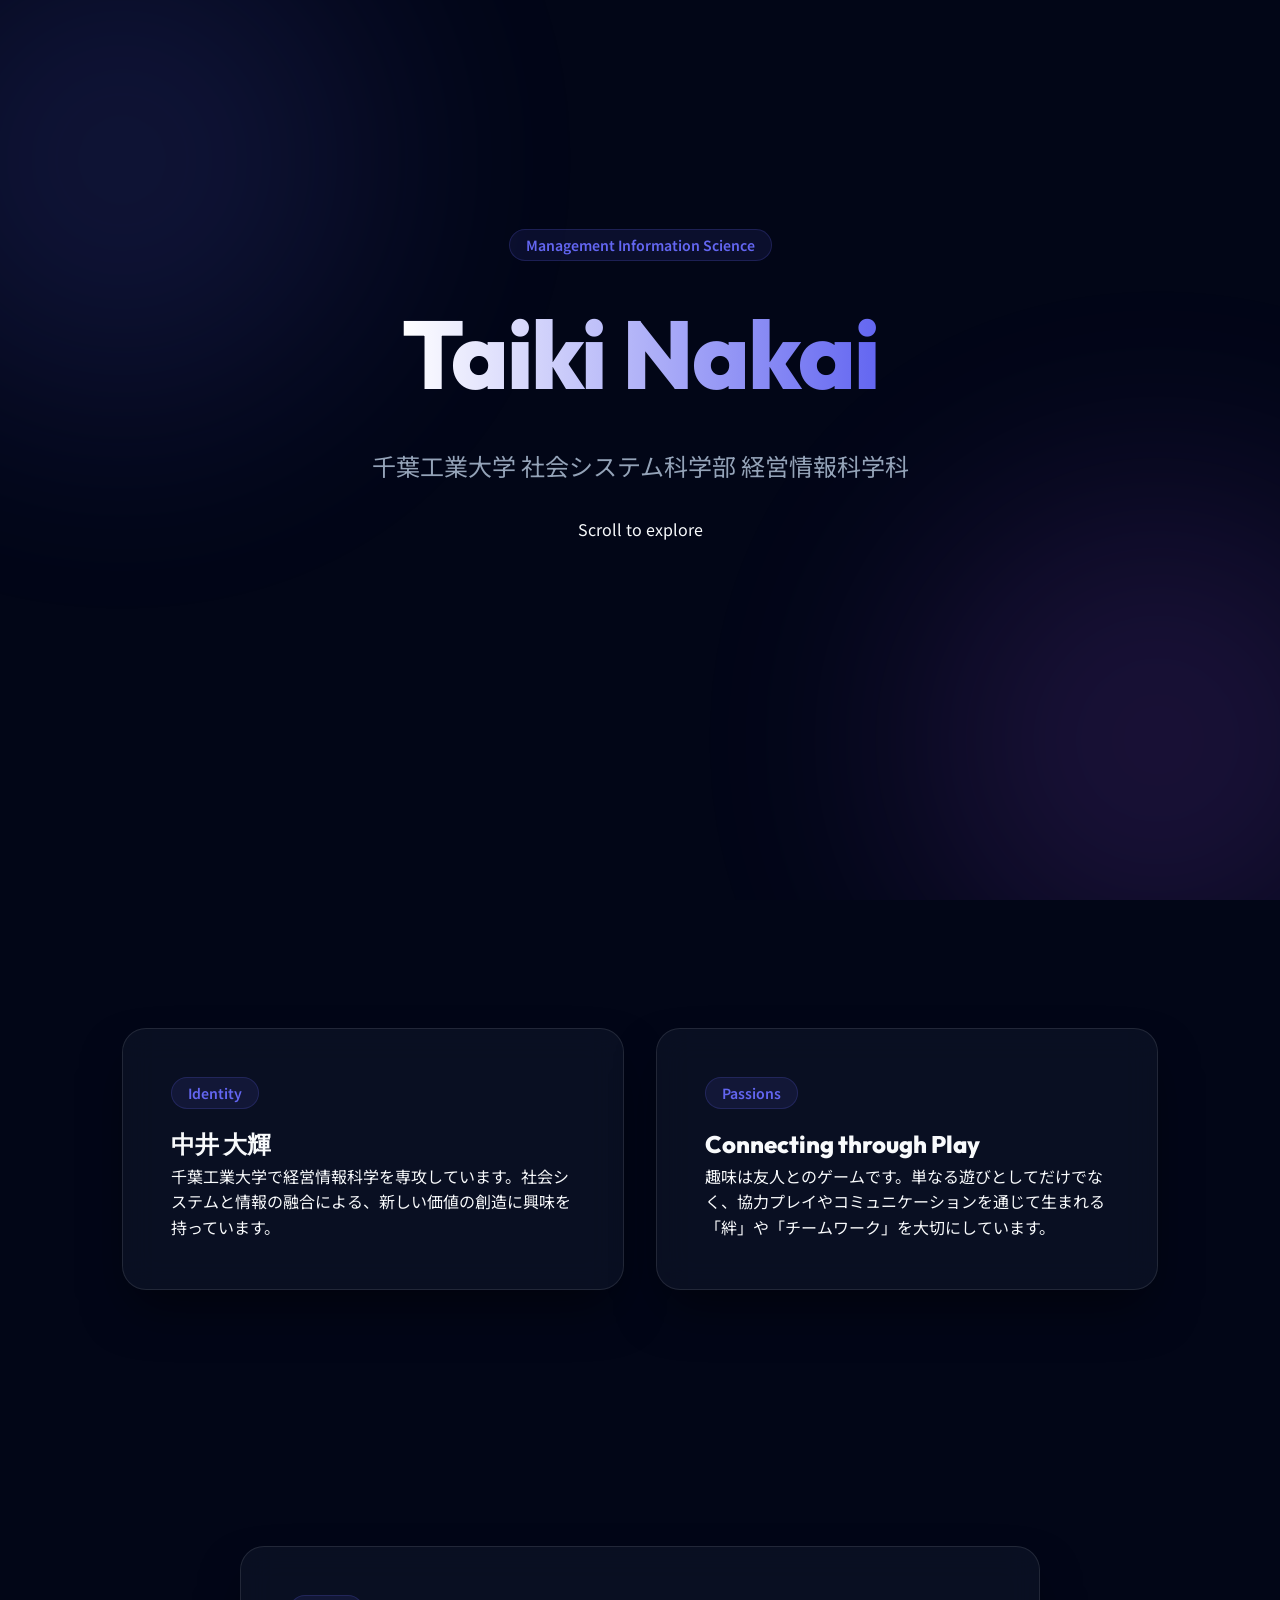
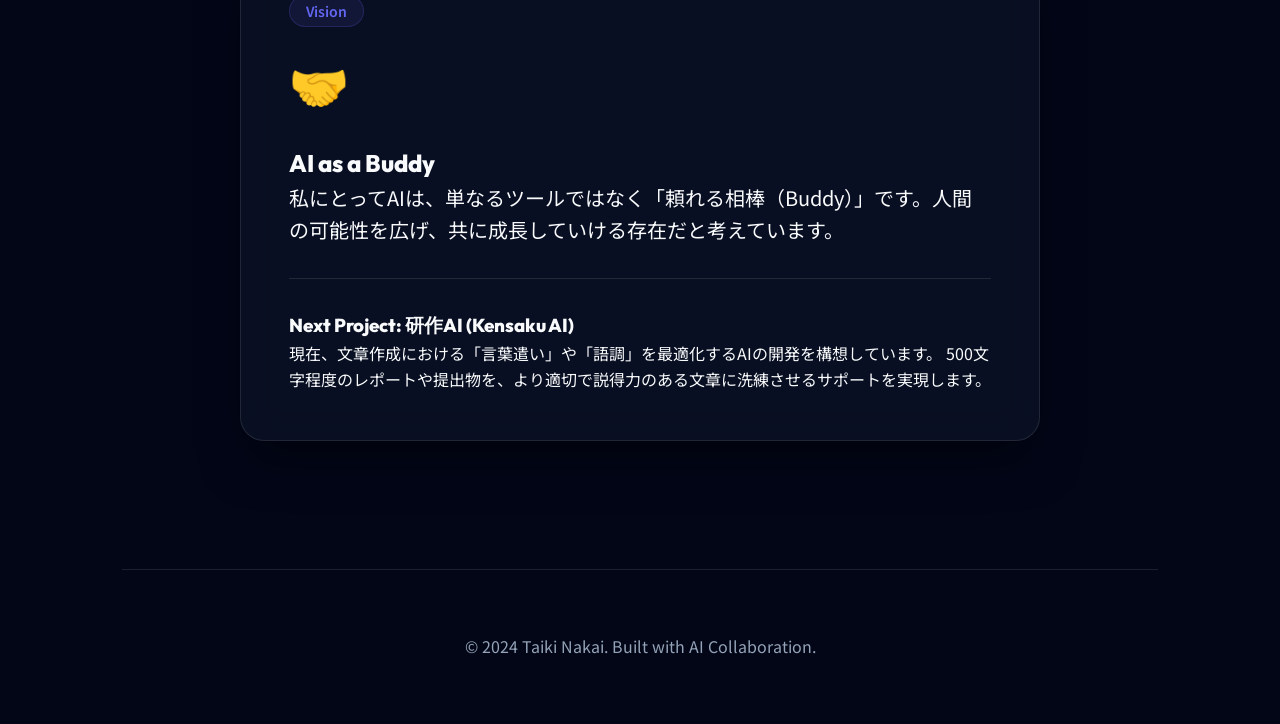
==== index.html @ 45ebc200 "Initial commit" ====
<!DOCTYPE html>
<html lang="ja">
<head>
    <meta charset="UTF-8">
    <meta name="viewport" content="width=device-width, initial-scale=1.0">
    <title>Taiki Nakai | Portfolio</title>
    <link rel="stylesheet" href="style.css">
</head>
<body>
    <div class="bg-blobs">
        <div class="blob blob-1"></div>
        <div class="blob blob-2"></div>
    </div>

    <div class="container">
        <!-- Hero Section -->
        <section class="hero visible">
            <span class="tag">Management Information Science</span>
            <h1 class="glitch-text">Taiki Nakai</h1>
            <p class="subtitle">千葉工業大学 社会システム科学部 経営情報科学科</p>
            <div class="scroll-indicator">
                <p>Scroll to explore</p>
            </div>
        </section>

        <!-- About Section -->
        <section id="about">
            <div class="about-grid">
                <div class="glass-card">
                    <span class="tag">Identity</span>
                    <h2>中井 大輝</h2>
                    <p>千葉工業大学で経営情報科学を専攻しています。社会システムと情報の融合による、新しい価値の創造に興味を持っています。</p>
                </div>
                <div class="glass-card">
                    <span class="tag">Passions</span>
                    <h2>Connecting through Play</h2>
                    <p>趣味は友人とのゲームです。単なる遊びとしてだけでなく、協力プレイやコミュニケーションを通じて生まれる「絆」や「チームワーク」を大切にしています。</p>
                </div>
            </div>
        </section>

        <!-- Vision Section -->
        <section id="vision">
            <div class="glass-card" style="max-width: 800px; margin: 0 auto;">
                <span class="tag">Vision</span>
                <div class="vision-icon">🤝</div>
                <h2>AI as a Buddy</h2>
                <p style="font-size: 1.25rem; margin-bottom: 2rem;">
                    私にとってAIは、単なるツールではなく「頼れる相棒（Buddy）」です。人間の可能性を広げ、共に成長していける存在だと考えています。
                </p>
                <div style="border-top: 1px solid var(--card-border); padding-top: 2rem;">
                    <h3>Next Project: 研作AI (Kensaku AI)</h3>
                    <p>
                        現在、文章作成における「言葉遣い」や「語調」を最適化するAIの開発を構想しています。
                        500文字程度のレポートや提出物を、より適切で説得力のある文章に洗練させるサポートを実現します。
                    </p>
                </div>
            </div>
        </section>

        <!-- Footer -->
        <footer>
            <p>&copy; 2024 Taiki Nakai. Built with AI Collaboration.</p>
        </footer>
    </div>

    <script src="script.js"></script>
</body>
</html>
---- style.css ----
@import url('https://fonts.googleapis.com/css2?family=Outfit:wght@300;400;600;800&family=Noto+Sans+JP:wght@300;400;700&display=swap');

:root {
    --bg: #020617;
    --card-bg: rgba(15, 23, 42, 0.6);
    --card-border: rgba(255, 255, 255, 0.1);
    --accent: #6366f1;
    --accent-glow: rgba(99, 102, 241, 0.4);
    --text-primary: #f8fafc;
    --text-secondary: #94a3b8;
    --font-heading: 'Outfit', sans-serif;
    --font-body: 'Noto Sans JP', sans-serif;
    --section-gap: 8rem;
}

* {
    margin: 0;
    padding: 0;
    box-sizing: border-box;
}

html {
    scroll-behavior: smooth;
}

body {
    background-color: var(--bg);
    color: var(--text-primary);
    font-family: var(--font-body);
    line-height: 1.6;
    overflow-x: hidden;
}

/* Background Animation */
.bg-blobs {
    position: fixed;
    top: 0;
    left: 0;
    width: 100%;
    height: 100%;
    z-index: -1;
    overflow: hidden;
}

.blob {
    position: absolute;
    width: 500px;
    height: 500px;
    background: var(--accent);
    filter: blur(120px);
    opacity: 0.15;
    border-radius: 50%;
    animation: move 25s infinite alternate;
}

.blob-1 { top: -10%; left: -10%; }
.blob-2 { bottom: -10%; right: -10%; background: #a855f7; animation-delay: -5s; }

@keyframes move {
    from { transform: translate(0, 0) scale(1); }
    to { transform: translate(100px, 100px) scale(1.2); }
}

/* Layout */
.container {
    max-width: 1100px;
    margin: 0 auto;
    padding: 0 2rem;
}

section {
    padding: var(--section-gap) 0;
    opacity: 0;
    transform: translateY(30px);
    transition: all 1s ease-out;
}

section.visible {
    opacity: 1;
    transform: translateY(0);
}

/* Typography */
h1, h2, h3 {
    font-family: var(--font-heading);
    font-weight: 800;
}

.glitch-text {
    background: linear-gradient(to right, #fff, var(--accent), #fff);
    background-size: 200% auto;
    -webkit-background-clip: text;
    -webkit-text-fill-color: transparent;
    animation: shine 5s linear infinite;
}

@keyframes shine {
    to { background-position: 200% center; }
}

/* Header / Hero */
.hero {
    height: 100vh;
    display: flex;
    flex-direction: column;
    justify-content: center;
    align-items: center;
    text-align: center;
    padding-top: 0;
}

.hero h1 {
    font-size: clamp(3rem, 10vw, 6rem);
    margin-bottom: 1rem;
    letter-spacing: -0.02em;
}

.hero p.subtitle {
    font-size: 1.5rem;
    color: var(--text-secondary);
    max-width: 600px;
    margin-bottom: 2rem;
}

/* Cards */
.glass-card {
    background: var(--card-bg);
    border: 1px solid var(--card-border);
    backdrop-filter: blur(16px);
    border-radius: 24px;
    padding: 3rem;
    box-shadow: 0 25px 50px -12px rgba(0, 0, 0, 0.5);
    transition: transform 0.3s ease, border-color 0.3s ease;
}

.glass-card:hover {
    transform: translateY(-5px);
    border-color: var(--accent);
}

/* Sections Specific */
.about-grid {
    display: grid;
    grid-template-columns: 1fr 1fr;
    gap: 2rem;
    align-items: center;
}

.tag {
    display: inline-block;
    padding: 0.25rem 1rem;
    background: rgba(99, 102, 241, 0.1);
    border: 1px solid rgba(99, 102, 241, 0.2);
    color: var(--accent);
    border-radius: 100px;
    font-size: 0.875rem;
    font-weight: 600;
    margin-bottom: 1rem;
}

.vision-icon {
    font-size: 3rem;
    margin-bottom: 1.5rem;
    color: var(--accent);
}

/* Footer */
footer {
    text-align: center;
    padding: 4rem 0;
    border-top: 1px solid var(--card-border);
    color: var(--text-secondary);
}

/* Responsive */
@media (max-width: 768px) {
    .about-grid {
        grid-template-columns: 1fr;
    }
    :root {
        --section-gap: 5rem;
    }
}
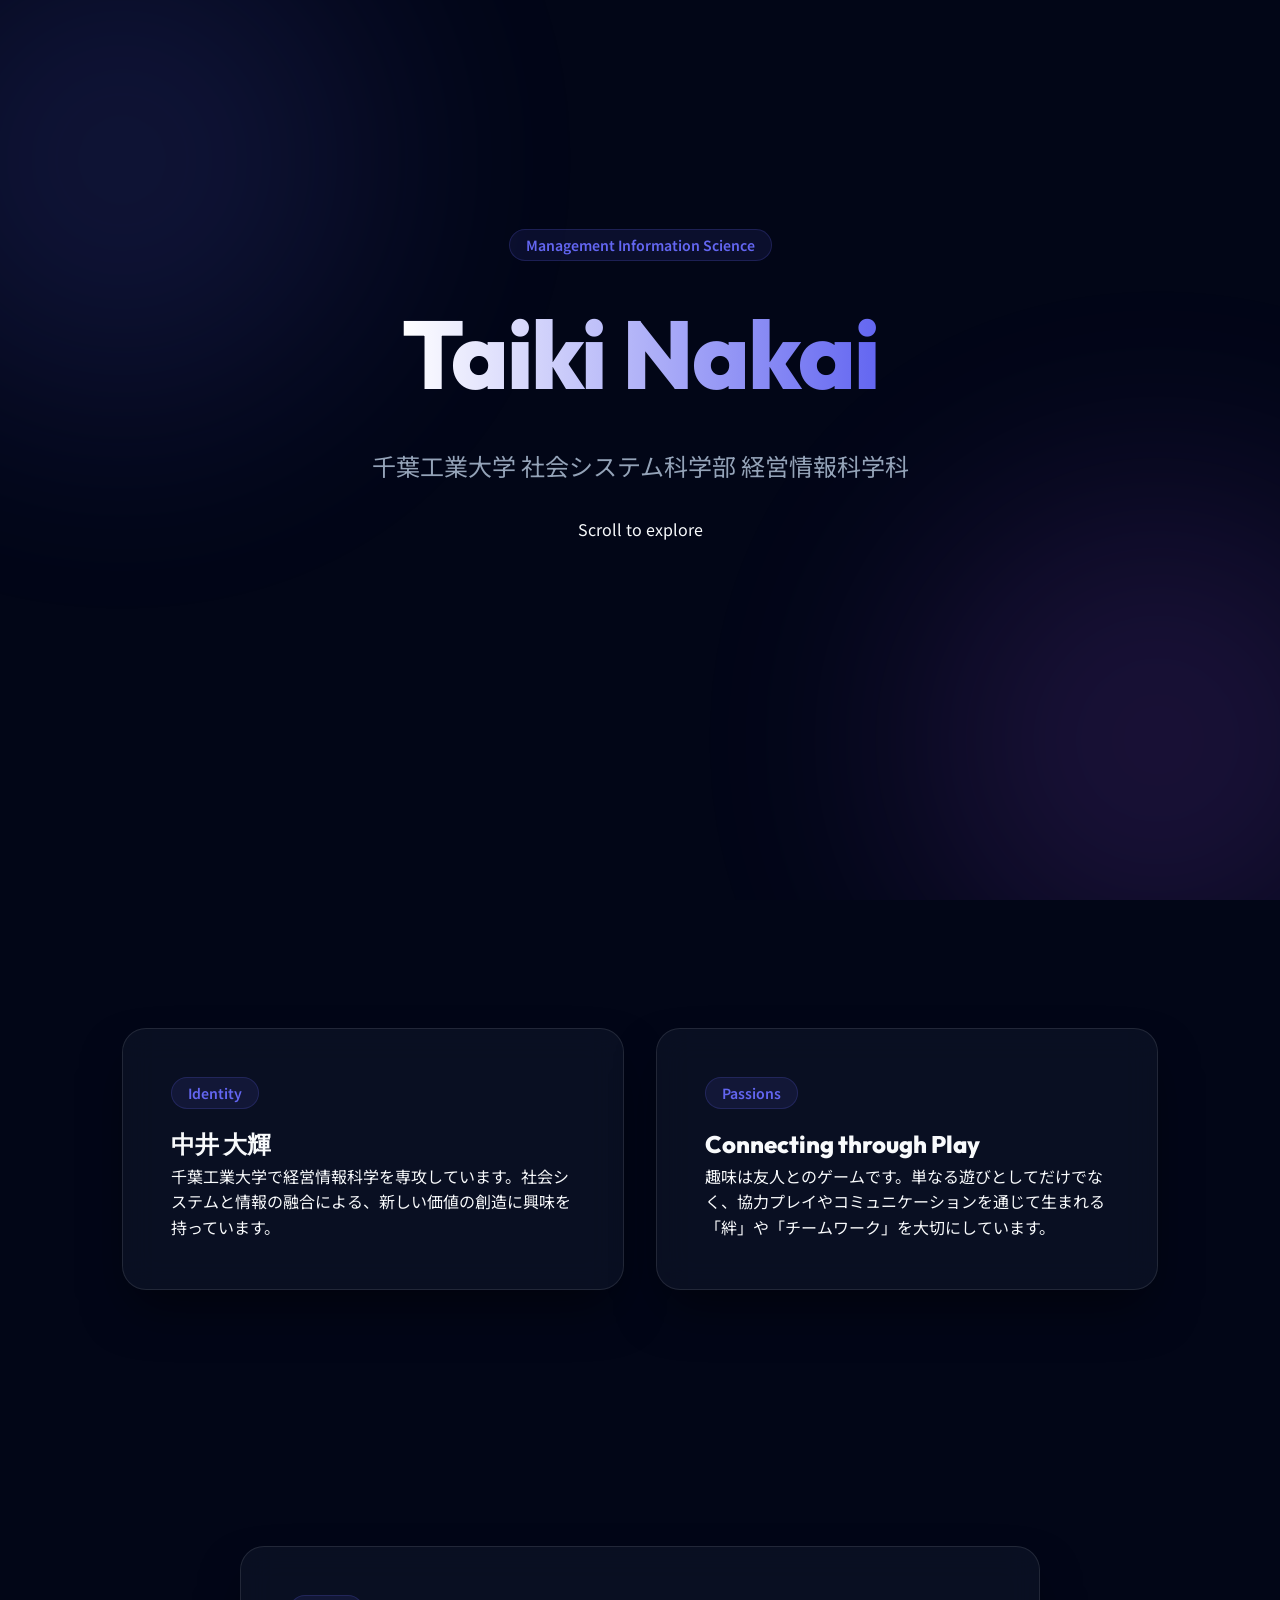
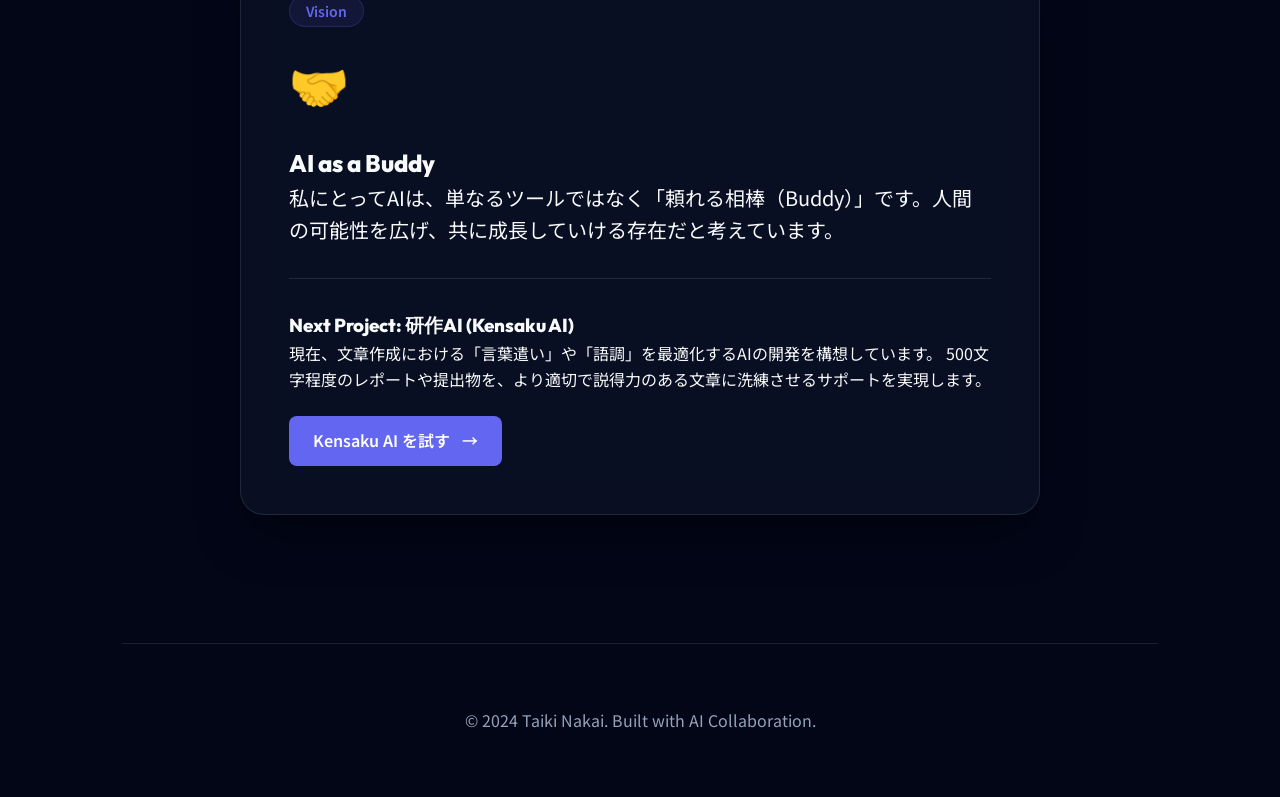
==== commit 734ad647: "Initial commit: Portfolio and Kensaku AI app" ====
--- a/index.html
+++ b/index.html
@@ -54,6 +54,11 @@
                         現在、文章作成における「言葉遣い」や「語調」を最適化するAIの開発を構想しています。
                         500文字程度のレポートや提出物を、より適切で説得力のある文章に洗練させるサポートを実現します。
                     </p>
+                    <div style="margin-top: 1.5rem;">
+                        <a href="app.html" style="display: inline-block; padding: 0.75rem 1.5rem; background: var(--accent); color: white; text-decoration: none; border-radius: 8px; font-weight: 600; transition: transform 0.2s;">
+                            Kensaku AI を試す <span style="margin-left: 0.5rem;">&rarr;</span>
+                        </a>
+                    </div>
                 </div>
             </div>
         </section>
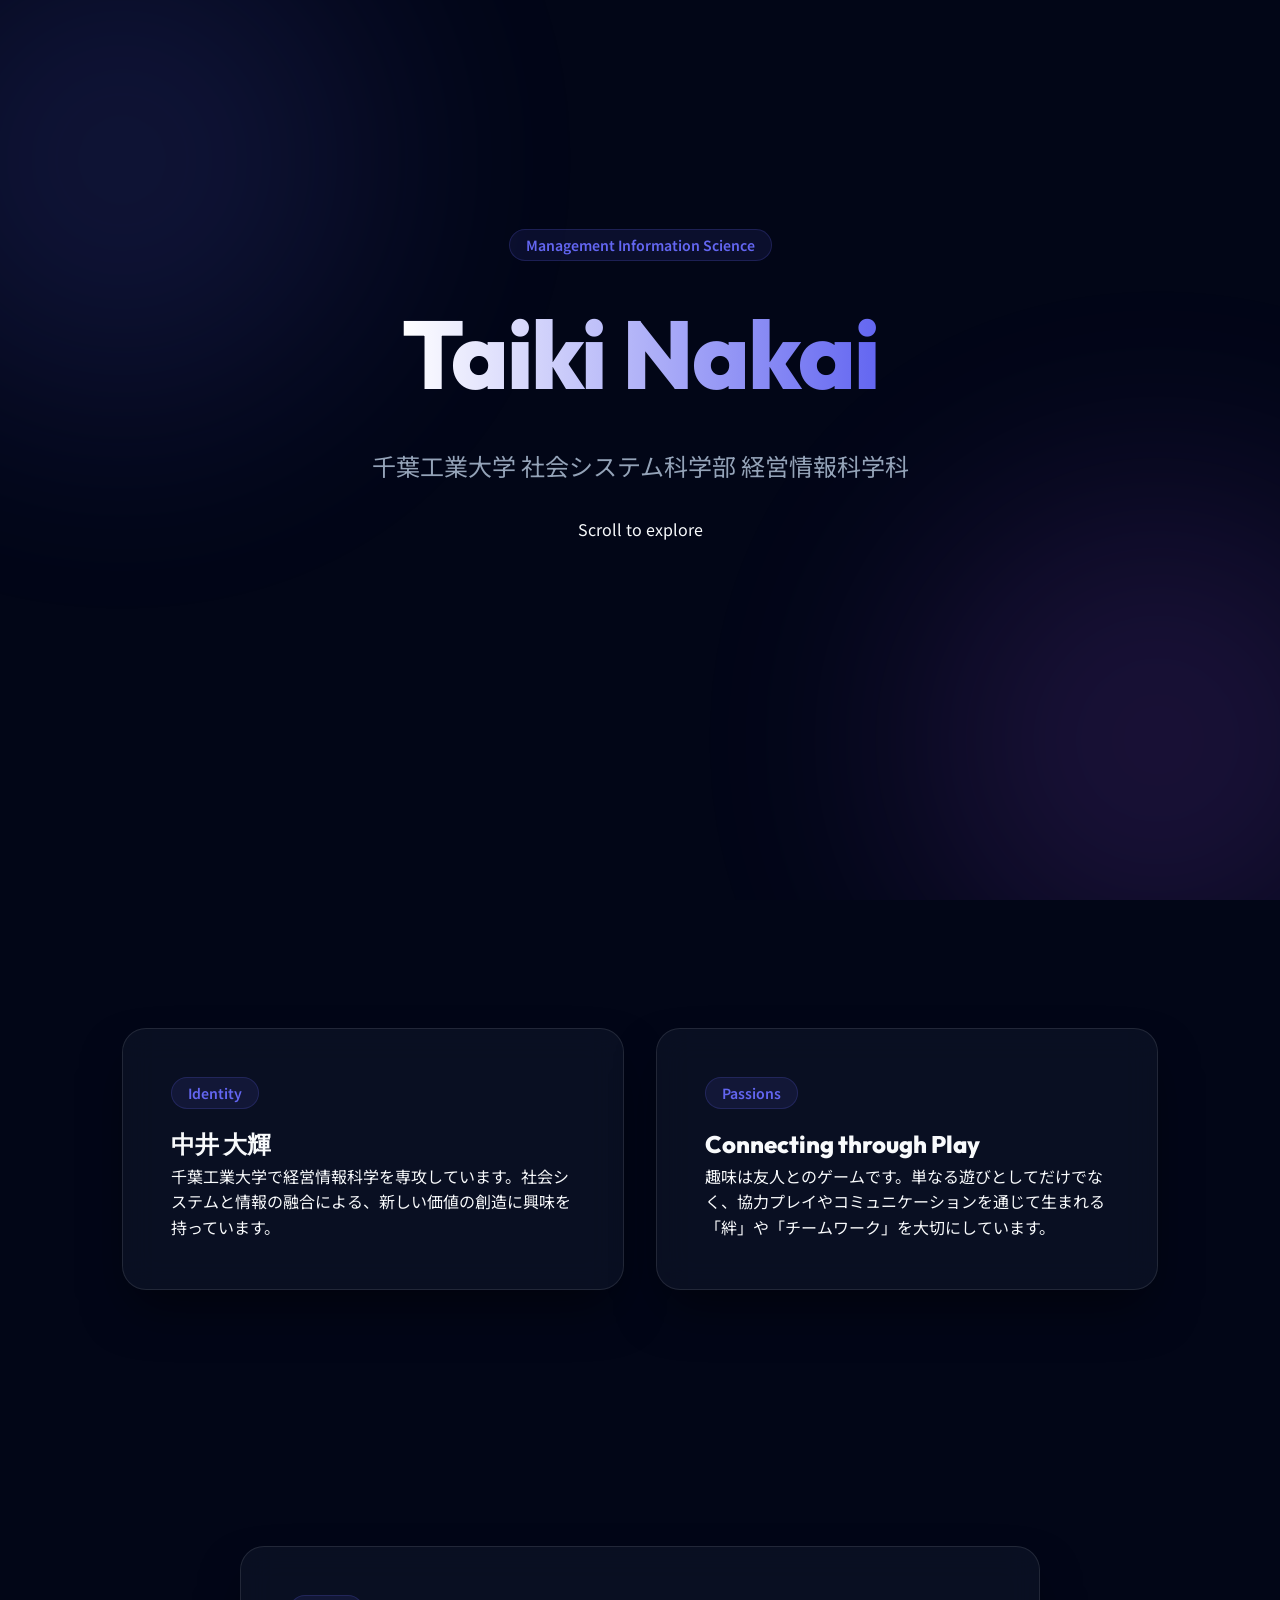
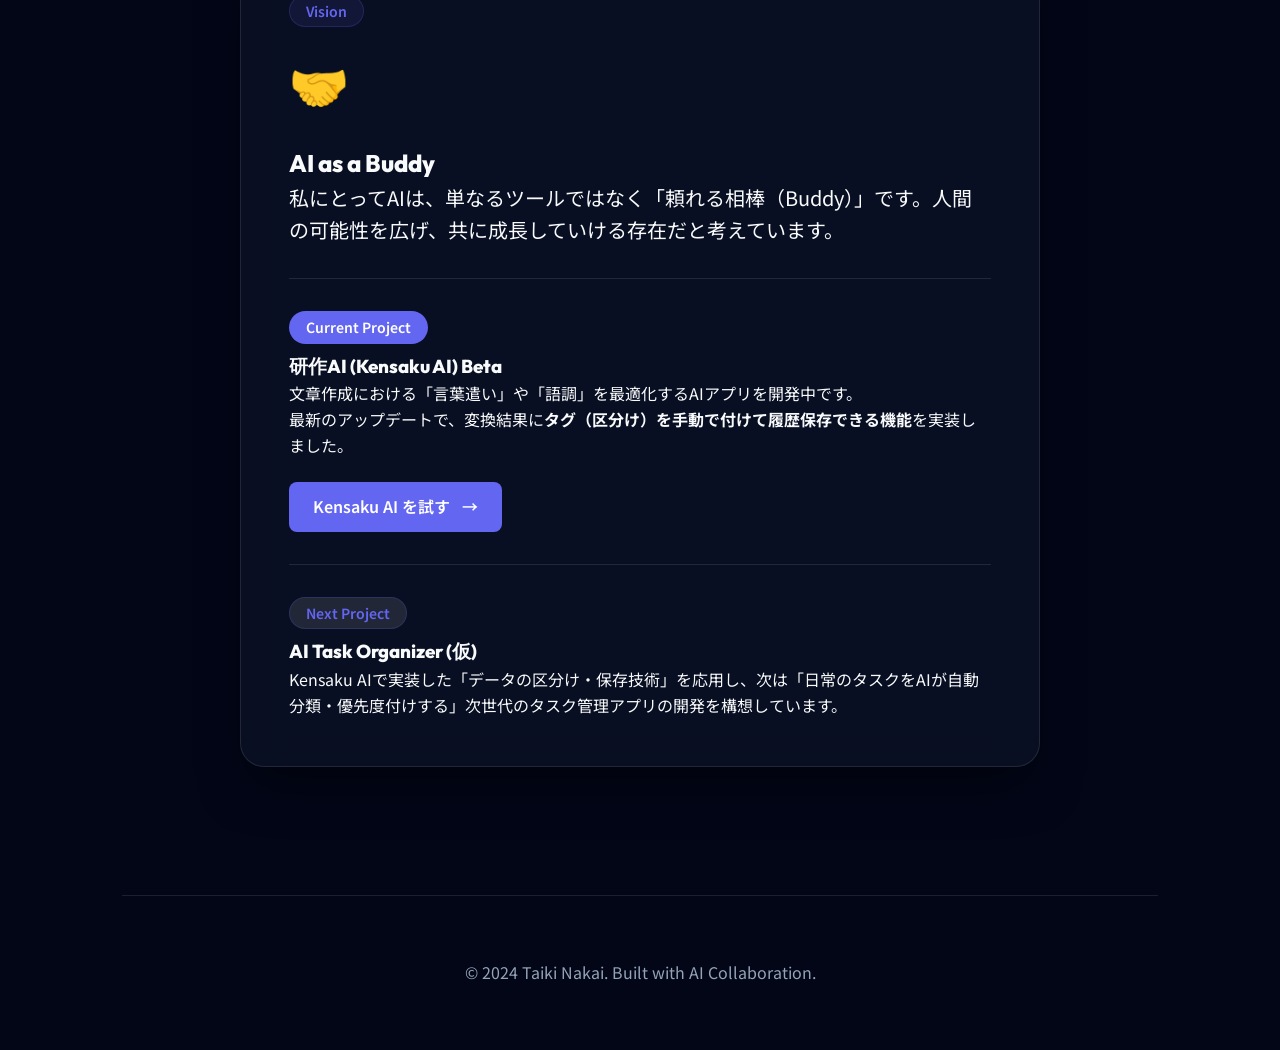
==== commit 63997920: "Add history saving and category features to Kensaku AI, update portfolio" ====
--- a/index.html
+++ b/index.html
@@ -49,16 +49,25 @@
                     私にとってAIは、単なるツールではなく「頼れる相棒（Buddy）」です。人間の可能性を広げ、共に成長していける存在だと考えています。
                 </p>
                 <div style="border-top: 1px solid var(--card-border); padding-top: 2rem;">
-                    <h3>Next Project: 研作AI (Kensaku AI)</h3>
+                    <span class="tag" style="background: var(--accent); color: white; margin-bottom: 0.5rem; display: inline-block;">Current Project</span>
+                    <h3>研作AI (Kensaku AI) Beta</h3>
                     <p>
-                        現在、文章作成における「言葉遣い」や「語調」を最適化するAIの開発を構想しています。
-                        500文字程度のレポートや提出物を、より適切で説得力のある文章に洗練させるサポートを実現します。
+                        文章作成における「言葉遣い」や「語調」を最適化するAIアプリを開発中です。<br>
+                        最新のアップデートで、変換結果に<strong>タグ（区分け）を手動で付けて履歴保存できる機能</strong>を実装しました。
                     </p>
-                    <div style="margin-top: 1.5rem;">
+                    <div style="margin-top: 1.5rem; margin-bottom: 2rem;">
                         <a href="app.html" style="display: inline-block; padding: 0.75rem 1.5rem; background: var(--accent); color: white; text-decoration: none; border-radius: 8px; font-weight: 600; transition: transform 0.2s;">
                             Kensaku AI を試す <span style="margin-left: 0.5rem;">&rarr;</span>
                         </a>
                     </div>
+                </div>
+
+                <div style="border-top: 1px solid var(--card-border); padding-top: 2rem;">
+                    <span class="tag" style="background: rgba(255, 255, 255, 0.1); margin-bottom: 0.5rem; display: inline-block;">Next Project</span>
+                    <h3>AI Task Organizer (仮)</h3>
+                    <p>
+                        Kensaku AIで実装した「データの区分け・保存技術」を応用し、次は「日常のタスクをAIが自動分類・優先度付けする」次世代のタスク管理アプリの開発を構想しています。
+                    </p>
                 </div>
             </div>
         </section>
